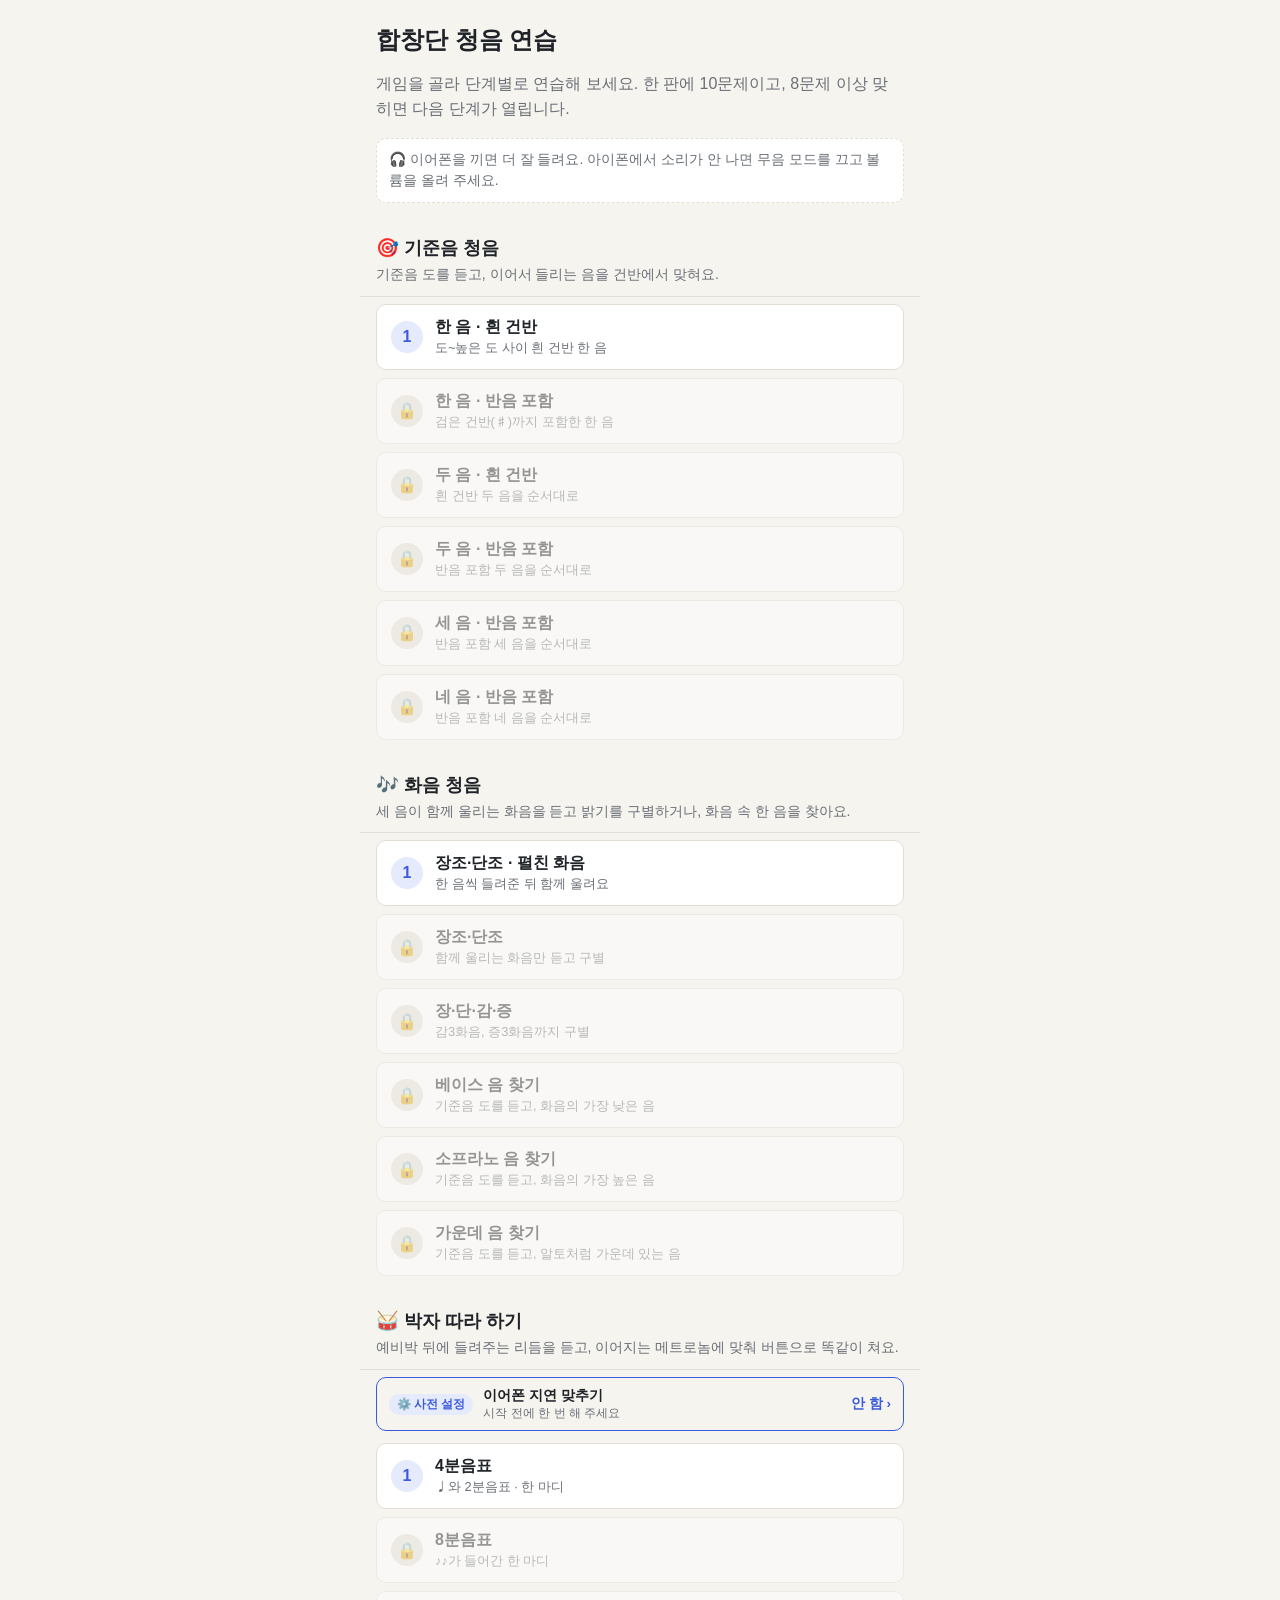
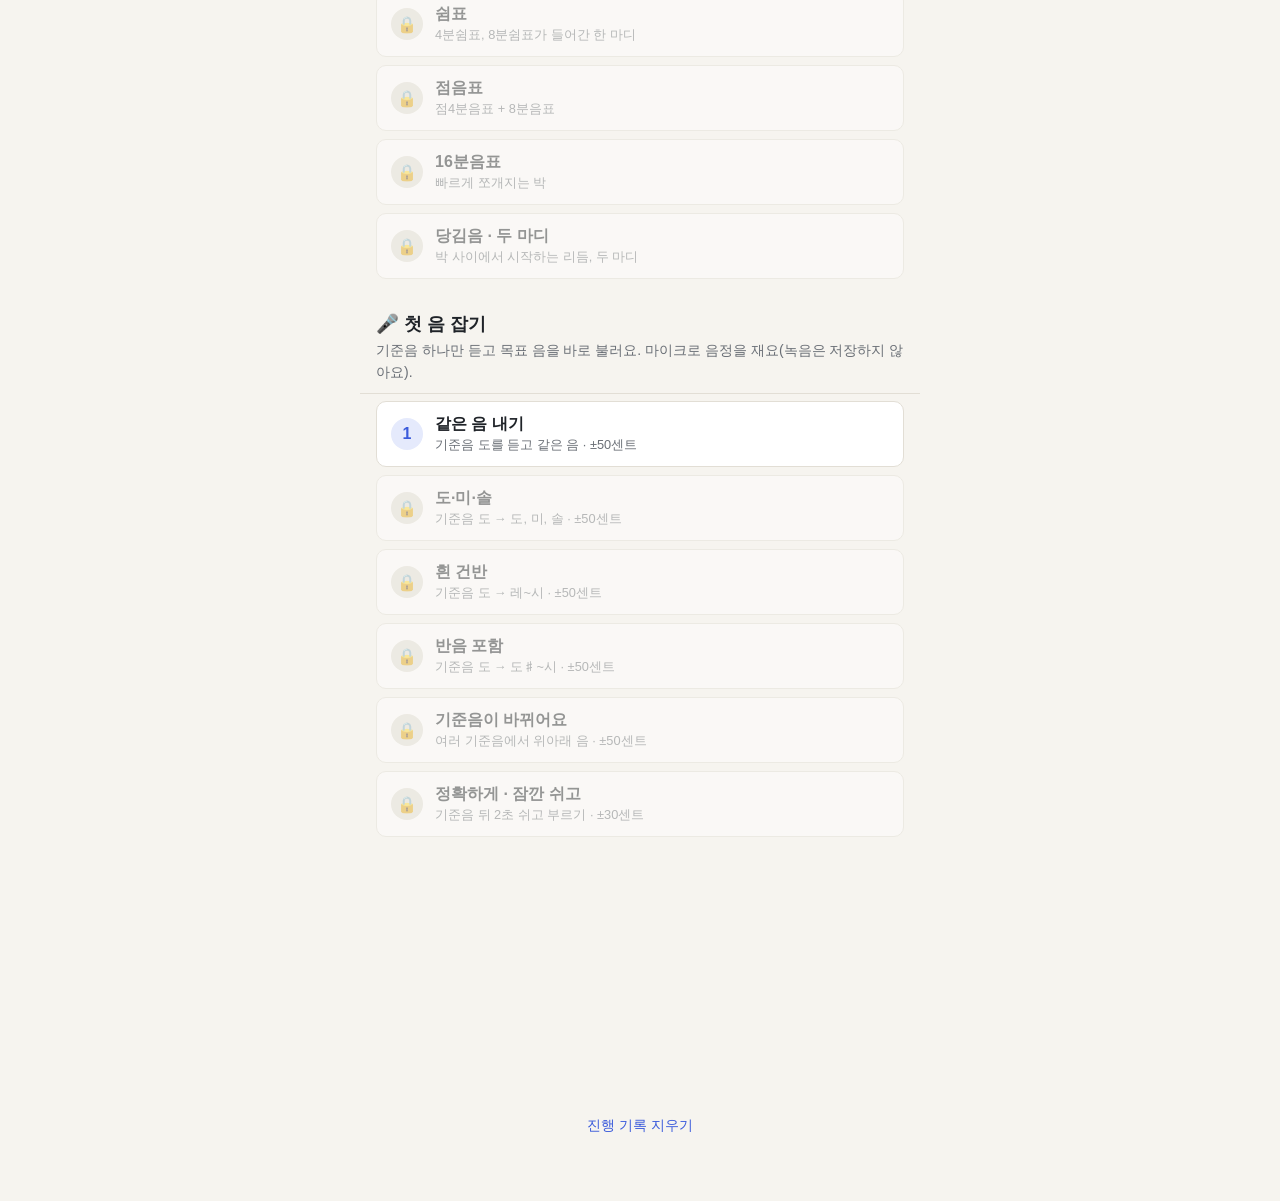
==== local.html @ 2836f48b "Redesign the rhythm screen: beat guide pad and notation results - The tap pad doubles as a beat guid" ====
<!doctype html>
<html lang="ko">
<head>
  <meta charset="utf-8">
  <meta name="viewport" content="width=device-width, initial-scale=1, viewport-fit=cover">
  <title>합창단 청음 연습</title>
  <meta name="description" content="합창단 청음 연습: 기준음 청음, 화음 청음, 박자 따라 하기, 첫 음 잡기를 단계별로 연습해 보세요.">
  <link rel="stylesheet" href="style.css?v=11">
  <!-- 로컬 버전: 함께 들어 있는 lib/p5.min.js를 씁니다(인터넷 불필요) -->
  <script src="lib/p5.min.js" defer></script>
  <script src="game.js?v=11" defer></script>
</head>
<body>
<main>
  <!-- 단계 선택 -->
  <section id="screen-menu">
    <h1>합창단 청음 연습</h1>
    <p class="muted">게임을 골라 단계별로 연습해 보세요. 한 판에 10문제이고, 8문제 이상 맞히면 다음 단계가 열립니다.</p>
    <p class="hint">🎧 이어폰을 끼면 더 잘 들려요. 아이폰에서 소리가 안 나면 무음 모드를 끄고 볼륨을 올려 주세요.</p>
    <div id="game-list"></div>
    <p class="center"><button class="link small" id="btn-reset">진행 기록 지우기</button></p>
  </section>

  <!-- 문제 풀기 -->
  <section id="screen-game" hidden>
    <div class="topbar">
      <button class="link" id="btn-menu">← 단계 목록</button>
      <button class="link small" id="btn-sfx" aria-pressed="true">🔔 효과음 켬</button>
      <span class="progress" id="progress"></span>
    </div>
    <p class="game-name" id="game-name"></p>
    <h2 id="stage-title"></h2>

    <div id="viz" aria-hidden="true"></div>

    <div class="row">
      <button id="btn-ref">🔔 기준음 도</button>
      <button id="btn-replay">🔁 다시 듣기</button>
    </div>

    <div class="slots" id="slots" aria-live="polite"></div>
    <div class="feedback" id="feedback" role="status" aria-live="polite"></div>

    <div class="choices" id="choices" hidden></div>
    <button class="tap-pad" id="tap-pad" hidden aria-label="박자 맞춰 누르기 (스페이스 키도 됨)"></button>
    <div class="sing-box" id="sing-box" hidden>
      <div class="sing-target">
        <span class="muted small" id="sing-ref"></span>
        <strong id="sing-note"></strong>
        <span class="muted small" id="sing-interval"></span>
      </div>
      <p class="sing-status" id="sing-status" role="status" aria-live="polite"></p>
      <button class="primary sing-btn" id="btn-sing">🎤 시작</button>
    </div>
    <div class="keyboard" id="keyboard"></div>
    <p class="muted small center" id="key-hint"></p>

    <div class="row action-bar" id="action-bar">
      <button id="btn-undo">⌫ 지우기</button>
      <button class="primary" id="btn-check">확인</button>
      <button class="primary" id="btn-next" hidden>다음 문제</button>
    </div>
  </section>

  <!-- 이어폰 지연 맞추기 -->
  <section id="screen-calib" hidden>
    <div class="topbar">
      <button class="link" id="calib-back">← 단계 목록</button>
    </div>
    <p class="game-name">박자 따라 하기 · 사전 설정</p>
    <h2>⏱ 이어폰 지연 맞추기</h2>
    <p class="muted">실제로 연습할 때 쓰는 이어폰을 끼고, <b>딸깍 소리가 귀에 들리는 순간</b>에 맞춰 아래 버튼을 눌러 주세요. 12번 울립니다.</p>
    <p class="hint">블루투스 이어폰은 소리가 0.1~0.3초 늦게 들려요. 이 지연을 재서 박자 채점에서 빼 줍니다. 이어폰을 바꾸면 다시 해 주세요.</p>
    <button class="tap-pad" id="calib-pad" aria-label="딸깍 소리에 맞춰 누르기"></button>
    <p class="feedback" id="calib-result" role="status" aria-live="polite"></p>
    <div class="row">
      <button class="primary" id="calib-start">시작</button>
    </div>
  </section>

  <!-- 결과 -->
  <section id="screen-summary" hidden>
    <div class="card center">
      <h2 id="sum-stage"></h2>
      <div class="big-score" id="sum-score"></div>
      <p id="sum-msg"></p>
      <div class="row">
        <button id="sum-retry">다시 하기</button>
        <button class="primary" id="sum-next">다음 단계</button>
      </div>
      <p><button class="link" id="sum-menu">단계 목록으로</button></p>
    </div>
  </section>
</main>
</body>
</html>
---- style.css ----
:root {
  --bg: #f6f4ef;
  --surface: #ffffff;
  --ink: #1f2328;
  --muted: #6a6f76;
  --line: #e2ded5;
  --accent: #3b5bdb;
  --accent-ink: #ffffff;
  --accent-soft: #e5eafc;
  --good: #2f9e44;
  --good-soft: #e3f4e6;
  --bad: #e03131;
  --bad-soft: #fde8e8;
  --warn: #d9480f;
  --white-key: #ffffff;
  --black-key: #262a30;
  --key-disabled: #d9d5cc;
  --viz-bg: #fbfaf7;
  --shadow: 0 1px 2px rgba(0, 0, 0, .06), 0 4px 14px rgba(0, 0, 0, .05);
  color-scheme: light;
}

@media (prefers-color-scheme: dark) {
  :root {
    --bg: #15171a;
    --surface: #1e2125;
    --ink: #eceef0;
    --muted: #9aa0a6;
    --line: #33373d;
    --accent: #7b93f5;
    --accent-ink: #10131a;
    --accent-soft: #263055;
    --good: #51cf66;
    --good-soft: #1e3524;
    --bad: #ff6b6b;
    --bad-soft: #3d2022;
    --warn: #ffa94d;
    --white-key: #e9e7e2;
    --black-key: #0b0c0e;
    --key-disabled: #4a4e55;
    --viz-bg: #1a1d21;
    --shadow: 0 1px 2px rgba(0, 0, 0, .3), 0 4px 14px rgba(0, 0, 0, .25);
    color-scheme: dark;
  }
}

* { box-sizing: border-box; }

html, body {
  margin: 0;
  background: var(--bg);
  color: var(--ink);
  font-family: -apple-system, BlinkMacSystemFont, "Apple SD Gothic Neo", "Noto Sans KR", "Malgun Gothic", sans-serif;
  -webkit-text-size-adjust: 100%;
  -webkit-tap-highlight-color: transparent;
}

main {
  max-width: 560px;
  margin: 0 auto;
  padding: 16px 16px 40px;
}

h1 { font-size: 1.5rem; margin: 8px 0 4px; }
h2 { font-size: 1.15rem; margin: 0; }
p { line-height: 1.55; }
.muted { color: var(--muted); }
.small { font-size: .875rem; }

.card {
  background: var(--surface);
  border: 1px solid var(--line);
  border-radius: 14px;
  padding: 16px;
  box-shadow: var(--shadow);
  margin: 12px 0;
}

.hint {
  font-size: .875rem;
  color: var(--muted);
  background: var(--surface);
  border: 1px dashed var(--line);
  border-radius: 10px;
  padding: 10px 12px;
}

[hidden] { display: none !important; }

button {
  font: inherit;
  cursor: pointer;
  border-radius: 10px;
  border: 1px solid var(--line);
  background: var(--surface);
  color: var(--ink);
  padding: 10px 14px;
  min-height: 44px;
  touch-action: manipulation;
}
button:disabled { opacity: .45; cursor: default; }
button.primary { background: var(--accent); color: var(--accent-ink); border-color: var(--accent); font-weight: 600; }
button.link { border: none; background: none; color: var(--accent); padding: 8px 0; min-height: 0; }
button:focus-visible { outline: 3px solid var(--accent); outline-offset: 2px; }

/* 단계 목록 */
.stages { list-style: none; padding: 0; margin: 0; display: grid; gap: 8px; }
.stage-btn {
  width: 100%;
  display: flex;
  align-items: center;
  gap: 12px;
  text-align: left;
  padding: 12px 14px;
}
.stage-num {
  flex: none;
  width: 32px; height: 32px;
  border-radius: 50%;
  display: grid; place-items: center;
  background: var(--accent-soft);
  color: var(--accent);
  font-weight: 700;
}
.stage-text { flex: 1; min-width: 0; }
.stage-title { display: block; font-weight: 600; }
.stage-meta { display: block; font-size: .8rem; color: var(--muted); margin-top: 2px; }
.stage-btn.locked .stage-num { background: var(--line); color: var(--muted); }

/* 게임 화면 */
.topbar {
  display: flex;
  align-items: center;
  justify-content: space-between;
  gap: 8px;
}
.progress { font-size: .9rem; color: var(--muted); font-variant-numeric: tabular-nums; }

#viz {
  width: 100%;
  border-radius: 12px;
  overflow: hidden;
  background: var(--viz-bg);
  border: 1px solid var(--line);
  margin-top: 12px;
}
#viz canvas { display: block; }

.row { display: flex; gap: 8px; margin-top: 12px; }
.row > button { flex: 1; }

.slots { display: flex; gap: 8px; justify-content: center; margin: 14px 0 6px; }
.slot {
  min-width: 64px;
  height: 52px;
  padding: 0 8px;
  border-radius: 10px;
  border: 2px dashed var(--line);
  display: grid;
  place-items: center;
  font-weight: 700;
  font-size: 1.1rem;
  background: var(--surface);
}
.slot.filled { border-style: solid; border-color: var(--accent); }
.slot.current { border-color: var(--accent); }
.slot.good { border-style: solid; border-color: var(--good); background: var(--good-soft); }
.slot.bad { border-style: solid; border-color: var(--bad); background: var(--bad-soft); }
.slot .fix { display: block; font-size: .75rem; font-weight: 600; color: var(--good); text-align: center; }

.feedback { text-align: center; min-height: 1.6em; font-weight: 600; margin: 4px 0; }
.feedback.good { color: var(--good); }
.feedback.bad { color: var(--bad); }

/* 건반 */
.keyboard {
  position: relative;
  height: 170px;
  margin-top: 10px;
  display: flex;
  user-select: none;
  -webkit-user-select: none;
}
.key {
  border-radius: 0 0 8px 8px;
  padding: 0 0 10px;
  display: flex;
  align-items: flex-end;
  justify-content: center;
  font-size: .8rem;
  font-weight: 600;
  min-height: 0;
}
.key.white {
  flex: 1;
  background: var(--white-key);
  color: #3a3f45;
  border: 1px solid var(--line);
  margin: 0 1px;
}
.key.black {
  position: absolute;
  top: 0;
  height: 60%;
  width: 7.75%;
  background: var(--black-key);
  color: #e9e7e2;
  border: 1px solid #000;
  font-size: .62rem;
  padding-bottom: 8px;
  z-index: 2;
  line-height: 1.1;
}
.key:disabled { opacity: 1; }
.key.white:disabled { background: var(--key-disabled); color: var(--muted); }
.key.black:disabled { background: var(--key-disabled); color: transparent; border-color: var(--key-disabled); }
.key.pressed { background: var(--accent) !important; color: var(--accent-ink) !important; }
.key.selected { box-shadow: inset 0 -10px 0 var(--accent); }
.key.wrong { box-shadow: inset 0 -10px 0 var(--bad); }
.key.answer { box-shadow: inset 0 -10px 0 var(--good); }

/* 결과 */
.big-score { font-size: 3rem; font-weight: 800; text-align: center; margin: 8px 0; font-variant-numeric: tabular-nums; }
.center { text-align: center; }

.offline-note { margin-top: 24px; }

/* 게임 묶음 (첫 화면) */
.game-block { margin-top: 22px; }
/* 마지막 게임도 제목이 맨 위에 닿을 때까지 스크롤되게: 화면 높이에서 아래 '진행 기록 지우기' 줄과 여백만큼 뺀 높이 */
.game-block:last-child { min-height: calc(100vh - 110px); min-height: calc(100svh - 110px); }
.game-block h2 { margin-bottom: 2px; }
.game-block p { margin: 4px 0 10px; }
.game-head {
  position: -webkit-sticky;
  position: sticky;
  top: 0;
  z-index: 5;
  margin: 0 -16px 8px;
  padding: max(10px, env(safe-area-inset-top)) 16px 2px;
  background: var(--bg);
  box-shadow: 0 1px 0 var(--line);
}
.game-head p { margin-bottom: 8px; }
.game-name { margin: 8px 0 0; font-size: .8rem; color: var(--muted); }

/* 화음 종류 보기 */
.choices { display: grid; grid-template-columns: 1fr 1fr; gap: 8px; margin-top: 10px; }
.choice {
  display: flex;
  flex-direction: column;
  align-items: center;
  gap: 2px;
  padding: 14px 8px;
  min-height: 76px;
  border-width: 2px;
}
.choice-name { font-weight: 700; font-size: 1.05rem; }
.choice-feel { font-size: .8rem; color: var(--muted); }
.choice.selected { border-color: var(--accent); box-shadow: inset 0 -8px 0 var(--accent); }
.choice.good { border-color: var(--good); background: var(--good-soft); }
.choice.bad { border-color: var(--bad); background: var(--bad-soft); }

/* 박자 버튼 */
.tap-pad {
  width: 100%;
  height: 150px;
  margin-top: 12px;
  border-radius: 16px;
  border: 2px dashed var(--line);
  background: var(--surface);
  color: var(--muted);
  font-size: 1.05rem;
  font-weight: 700;
  user-select: none;
  -webkit-user-select: none;
  transition: transform .05s;
}
.tap-pad.play { border-style: solid; border-color: var(--accent); color: var(--accent); background: var(--accent-soft); }
.tap-pad.done { border-style: solid; }
.tap-pad.hit { transform: scale(.98); background: var(--accent); color: var(--accent-ink); }

/* 첫 음 잡기 */
.sing-box { margin-top: 12px; text-align: center; }
.sing-target {
  display: flex;
  flex-direction: column;
  align-items: center;
  gap: 2px;
  padding: 12px;
  border: 1px solid var(--line);
  border-radius: 14px;
  background: var(--surface);
}
.sing-target strong { font-size: 2.6rem; line-height: 1.15; }
.sing-status { min-height: 1.5em; font-weight: 600; color: var(--muted); margin: 10px 0; }
.sing-status.live { color: var(--accent); }
.sing-status.bad { color: var(--bad); }
.sing-btn { width: 100%; min-height: 56px; font-size: 1.05rem; }

/* 사전 설정 줄 (단계 카드와 구분) */
.setup-row {
  width: 100%;
  display: flex;
  align-items: center;
  gap: 10px;
  margin: 0 0 12px;
  padding: 8px 12px;
  min-height: 52px;
  text-align: left;
  background: transparent;
  border: 1px dashed var(--line);
  border-radius: 10px;
  font-size: .9rem;
}
.setup-tag {
  flex: none;
  font-size: .72rem;
  font-weight: 700;
  color: var(--muted);
  background: var(--line);
  border-radius: 999px;
  padding: 3px 8px;
}
.setup-main { flex: 1; min-width: 0; }
.setup-title { display: block; font-weight: 600; }
.setup-meta { display: block; font-size: .76rem; color: var(--muted); }
.setup-val { flex: none; font-size: .85rem; font-weight: 600; color: var(--accent); }
.setup-row.needed { border-style: solid; border-color: var(--accent); }
.setup-row.needed .setup-tag { background: var(--accent-soft); color: var(--accent); }

/* 지우기·확인·다음 문제: 화면 아래에 항상 보이게 */
#screen-game { padding-bottom: 84px; }
.action-bar {
  position: fixed;
  left: 0;
  right: 0;
  bottom: 0;
  z-index: 10;
  margin: 0;
  padding: 10px max(16px, calc((100vw - 560px) / 2 + 16px)) calc(10px + env(safe-area-inset-bottom));
  background: var(--bg);
  box-shadow: 0 -1px 0 var(--line);
}
.action-bar:not(:has(> button:not([hidden]))) { display: none; } /* 보일 버튼이 없으면 막대도 숨김 */

/* 박자 안내판 (큰 버튼 안) */
.tap-pad { display: flex; flex-direction: column; align-items: center; justify-content: center; gap: 6px; height: 170px; }
.pad-phase { font-size: 1.1rem; font-weight: 800; }
.pad-beats { display: flex; gap: 10px; }
.pad-beats i {
  font-style: normal;
  width: 44px; height: 44px;
  border-radius: 50%;
  display: grid; place-items: center;
  font-size: 1.2rem; font-weight: 800;
  border: 2px solid var(--line);
  color: var(--muted);
  transition: transform .06s;
}
.pad-beats i.on { background: var(--ink); border-color: var(--ink); color: var(--bg); transform: scale(1.12); }
.tap-pad.play .pad-beats i.on { background: var(--accent); border-color: var(--accent); color: var(--accent-ink); }
.tap-pad.listen { border-style: solid; color: var(--ink); }
.tap-pad.count { border-style: solid; }
.pad-sub { font-size: .8rem; font-weight: 500; color: var(--muted); }
.tap-pad.play .pad-sub { color: var(--accent); }
.tap-pad.idle .pad-beats, .tap-pad.done .pad-beats { opacity: .35; }
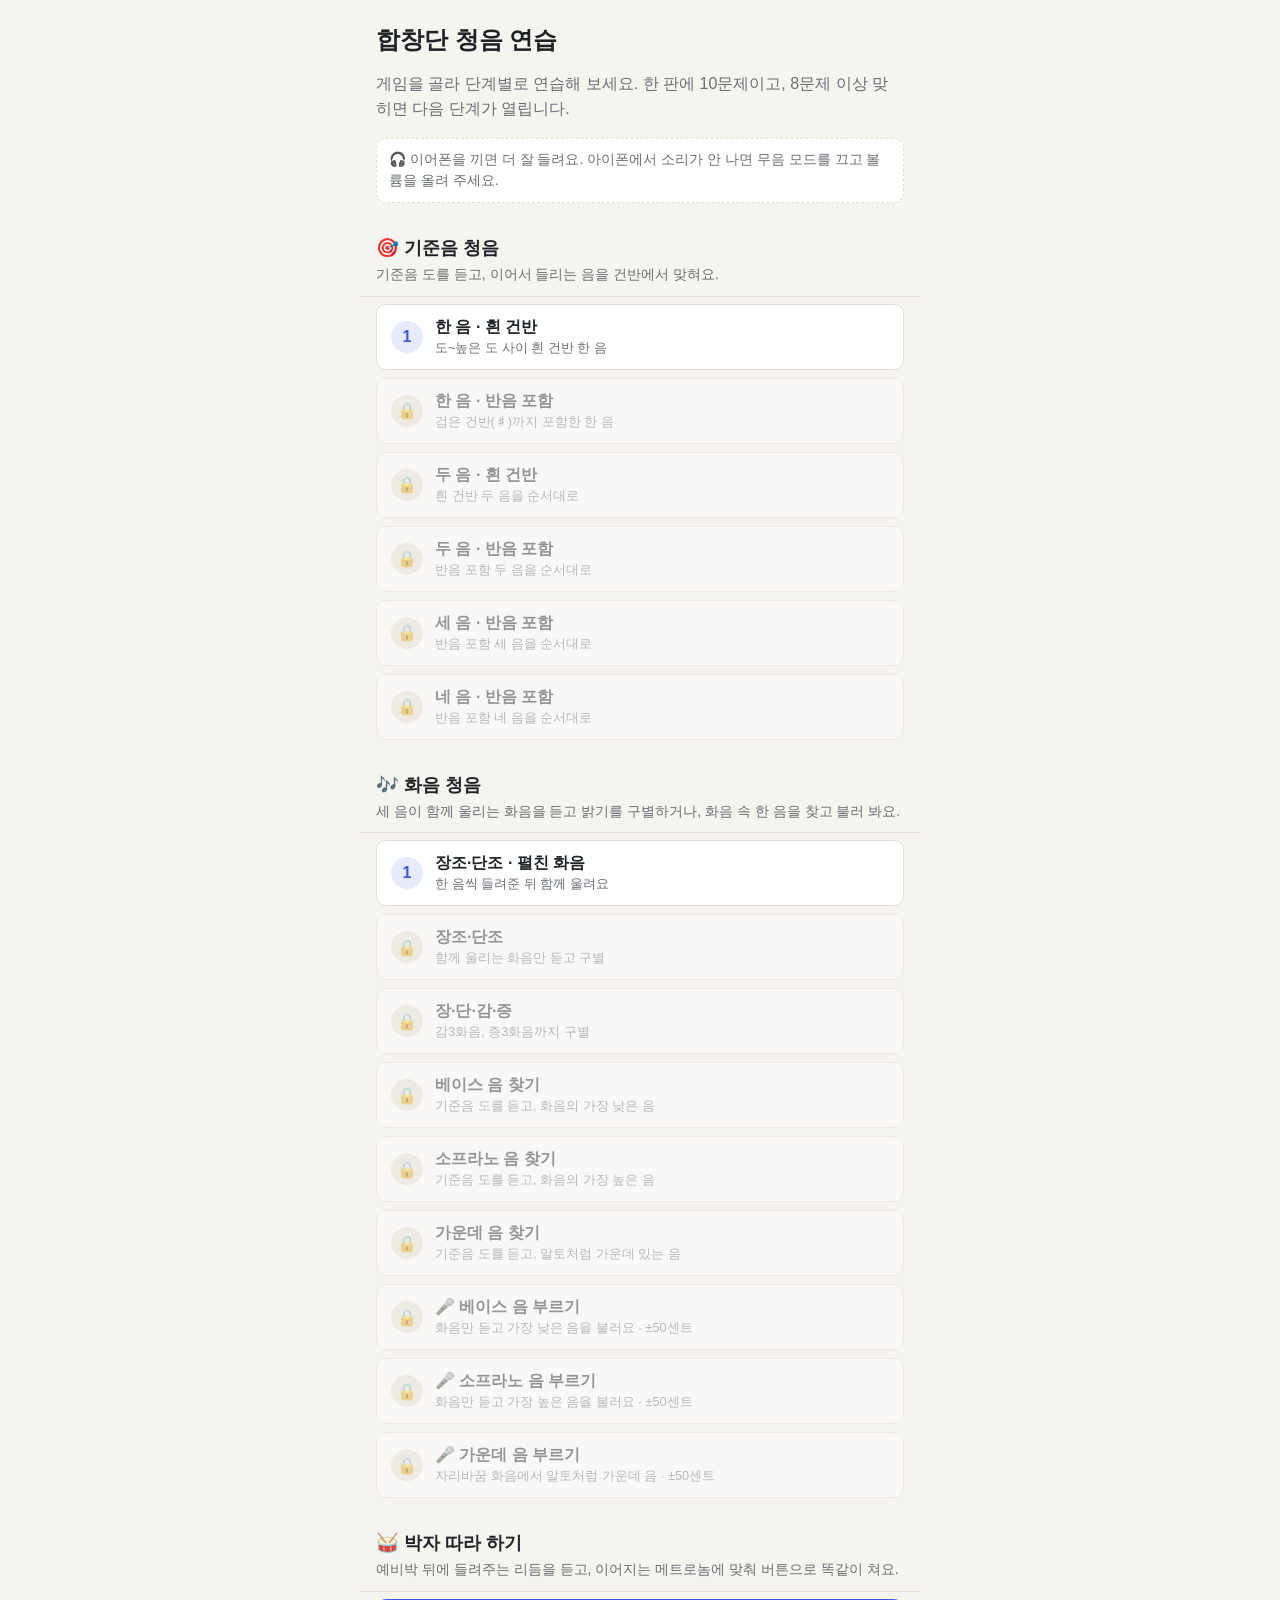
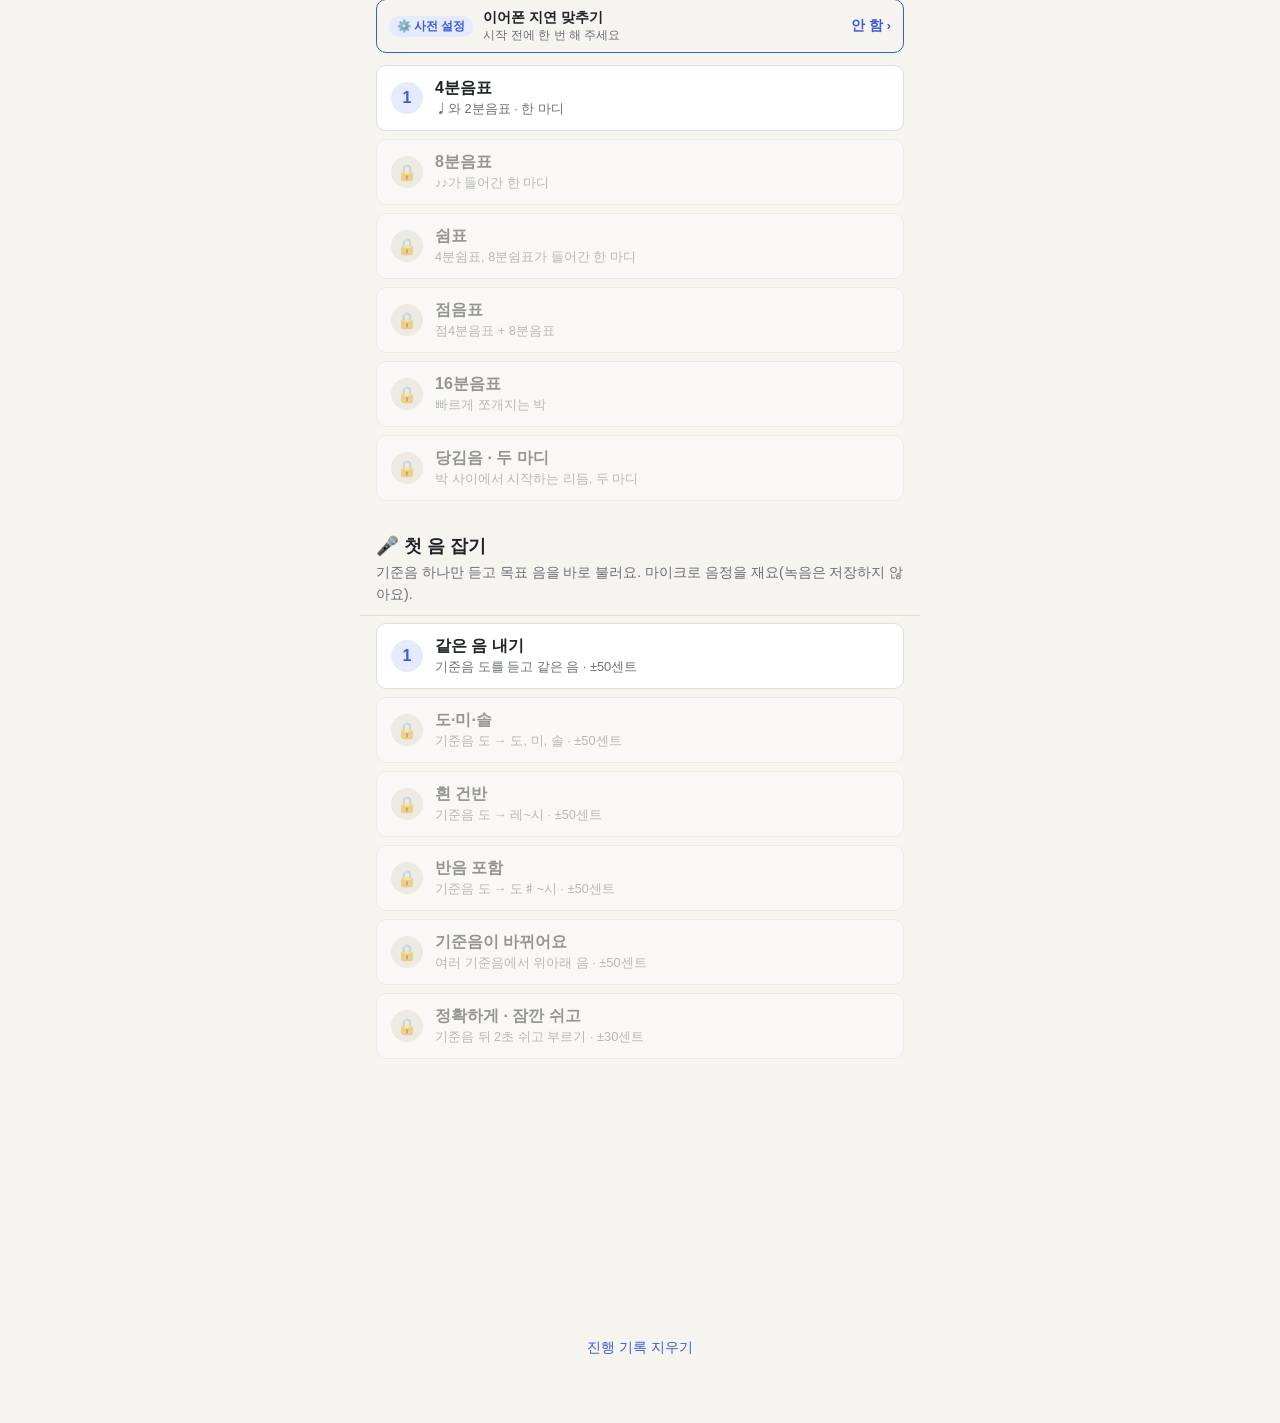
==== commit f7e9561f: "Add chord voice singing stages (idea 4, singing part) - Chord game stages 7-9: hear only the chord, " ====
--- a/local.html
+++ b/local.html
@@ -5,10 +5,10 @@
   <meta name="viewport" content="width=device-width, initial-scale=1, viewport-fit=cover">
   <title>합창단 청음 연습</title>
   <meta name="description" content="합창단 청음 연습: 기준음 청음, 화음 청음, 박자 따라 하기, 첫 음 잡기를 단계별로 연습해 보세요.">
-  <link rel="stylesheet" href="style.css?v=11">
+  <link rel="stylesheet" href="style.css?v=13">
   <!-- 로컬 버전: 함께 들어 있는 lib/p5.min.js를 씁니다(인터넷 불필요) -->
   <script src="lib/p5.min.js" defer></script>
-  <script src="game.js?v=11" defer></script>
+  <script src="game.js?v=13" defer></script>
 </head>
 <body>
 <main>
--- a/style.css
+++ b/style.css
@@ -227,8 +227,9 @@
 
 /* 게임 묶음 (첫 화면) */
 .game-block { margin-top: 22px; }
-/* 마지막 게임도 제목이 맨 위에 닿을 때까지 스크롤되게: 화면 높이에서 아래 '진행 기록 지우기' 줄과 여백만큼 뺀 높이 */
-.game-block:last-child { min-height: calc(100vh - 110px); min-height: calc(100svh - 110px); }
+/* 마지막 게임도 제목이 맨 위에 닿을 때까지 스크롤되게: 화면 높이에서 아래 '진행 기록 지우기' 줄과 여백만큼 뺀 높이.
+   사파리는 스크롤하면 주소창이 줄어 화면이 커지므로, 가장 큰 화면 높이(lvh) 기준으로 잡아야 끝에서 걸리지 않는다. */
+.game-block:last-child { min-height: calc(100vh - 110px); min-height: calc(100lvh - 110px); }
 .game-block h2 { margin-bottom: 2px; }
 .game-block p { margin: 4px 0 10px; }
 .game-head {
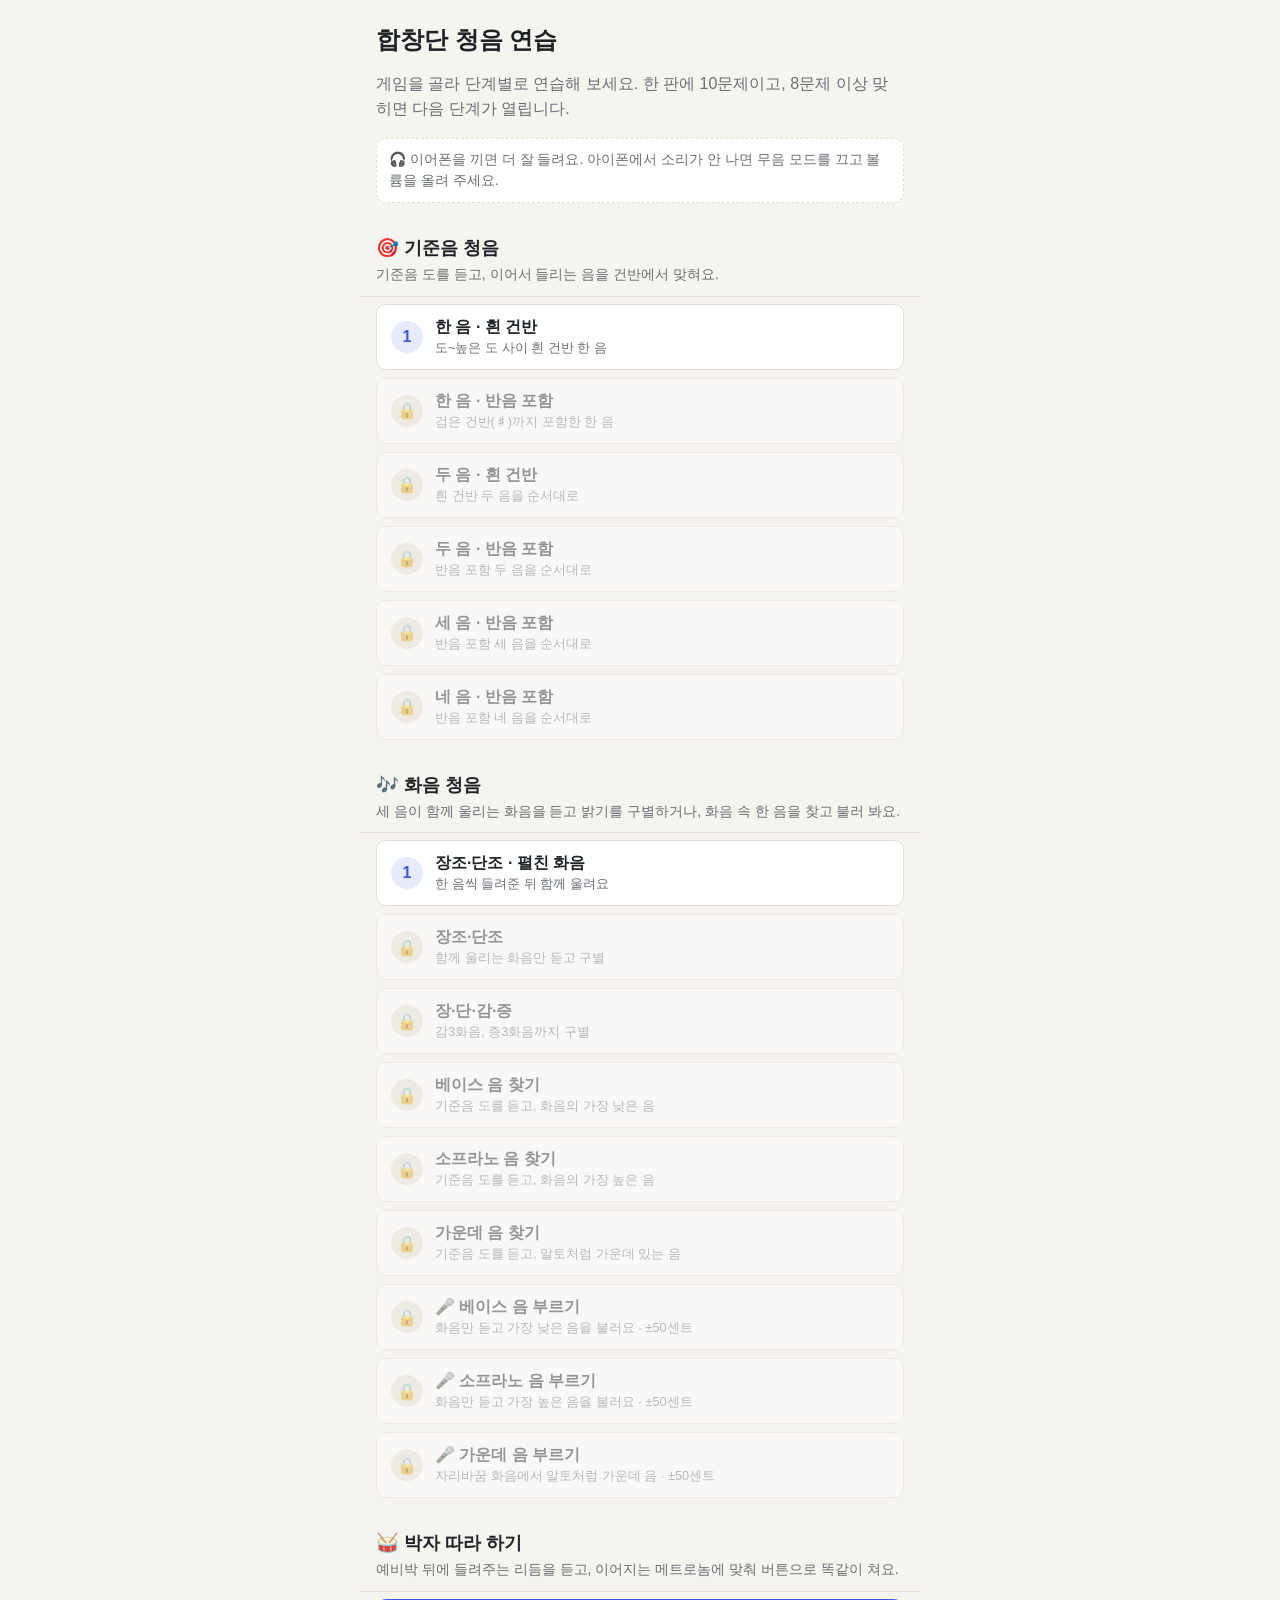
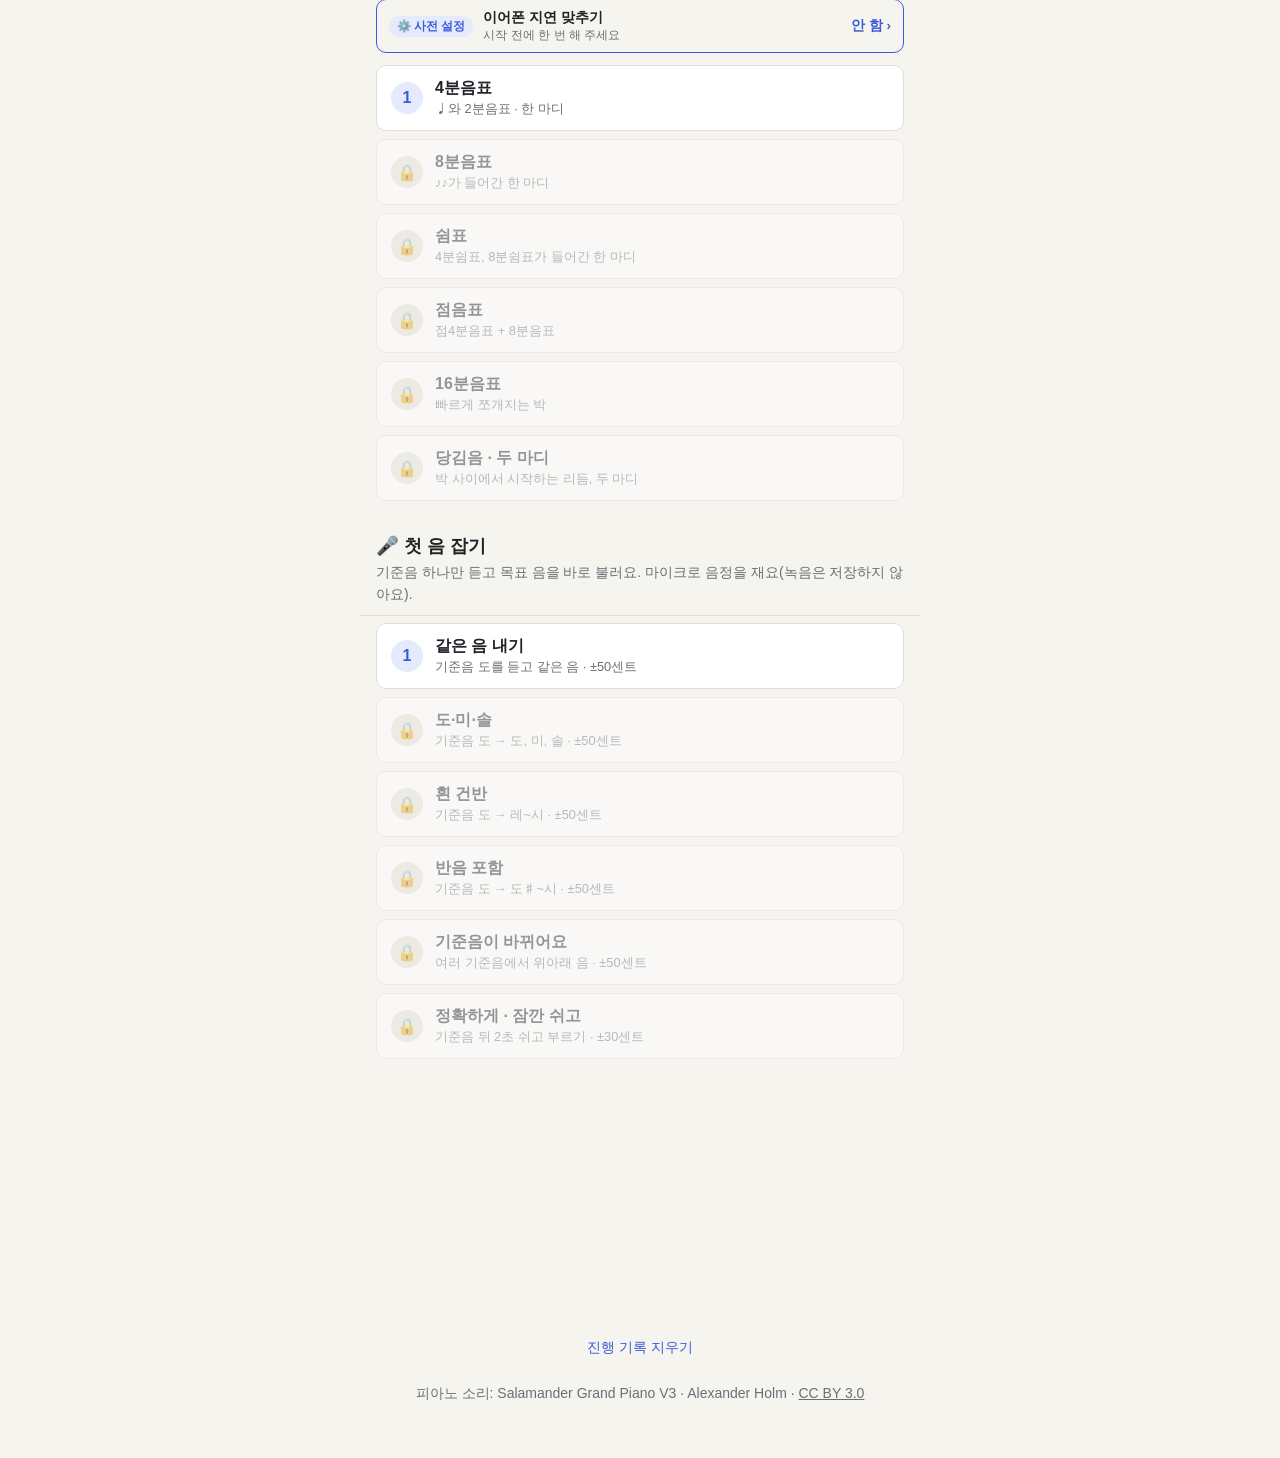
==== commit a830c076: "Use a real grand piano for piano notes - Salamander Grand Piano V3 (Yamaha C5, Alexander Holm, CC BY" ====
--- a/local.html
+++ b/local.html
@@ -5,10 +5,11 @@
   <meta name="viewport" content="width=device-width, initial-scale=1, viewport-fit=cover">
   <title>합창단 청음 연습</title>
   <meta name="description" content="합창단 청음 연습: 기준음 청음, 화음 청음, 박자 따라 하기, 첫 음 잡기를 단계별로 연습해 보세요.">
-  <link rel="stylesheet" href="style.css?v=13">
+  <link rel="stylesheet" href="style.css?v=16">
   <!-- 로컬 버전: 함께 들어 있는 lib/p5.min.js를 씁니다(인터넷 불필요) -->
   <script src="lib/p5.min.js" defer></script>
-  <script src="game.js?v=13" defer></script>
+  <script src="audio/piano-data.js?v=16" defer></script>
+  <script src="game.js?v=16" defer></script>
 </head>
 <body>
 <main>
@@ -19,6 +20,7 @@
     <p class="hint">🎧 이어폰을 끼면 더 잘 들려요. 아이폰에서 소리가 안 나면 무음 모드를 끄고 볼륨을 올려 주세요.</p>
     <div id="game-list"></div>
     <p class="center"><button class="link small" id="btn-reset">진행 기록 지우기</button></p>
+    <p class="center muted small credit">피아노 소리: Salamander Grand Piano V3 · Alexander Holm · <a href="https://creativecommons.org/licenses/by/3.0/" target="_blank" rel="noopener">CC BY 3.0</a></p>
   </section>
 
   <!-- 문제 풀기 -->
@@ -43,6 +45,7 @@
 
     <div class="choices" id="choices" hidden></div>
     <button class="tap-pad" id="tap-pad" hidden aria-label="박자 맞춰 누르기 (스페이스 키도 됨)"></button>
+    <p class="center" style="margin:6px 0 0"><button class="link small" id="pad-calib" hidden>⚙️ 블루투스 이어폰이면 먼저 지연 맞추기 ›</button></p>
     <div class="sing-box" id="sing-box" hidden>
       <div class="sing-target">
         <span class="muted small" id="sing-ref"></span>
--- a/style.css
+++ b/style.css
@@ -275,11 +275,11 @@
   font-weight: 700;
   user-select: none;
   -webkit-user-select: none;
-  transition: transform .05s;
 }
 .tap-pad.play { border-style: solid; border-color: var(--accent); color: var(--accent); background: var(--accent-soft); }
 .tap-pad.done { border-style: solid; }
-.tap-pad.hit { transform: scale(.98); background: var(--accent); color: var(--accent-ink); }
+.tap-pad.hit { background: var(--accent); color: var(--accent-ink); }
+.tap-pad * { pointer-events: none; } /* 어디를 눌러도 버튼이 받음 */
 
 /* 첫 음 잡기 */
 .sing-box { margin-top: 12px; text-align: center; }
@@ -346,7 +346,7 @@
 .action-bar:not(:has(> button:not([hidden]))) { display: none; } /* 보일 버튼이 없으면 막대도 숨김 */
 
 /* 박자 안내판 (큰 버튼 안) */
-.tap-pad { display: flex; flex-direction: column; align-items: center; justify-content: center; gap: 6px; height: 170px; }
+.tap-pad { display: flex; flex-direction: column; align-items: center; justify-content: center; gap: 12px; height: 180px; padding: 12px 16px; }
 .pad-phase { font-size: 1.1rem; font-weight: 800; }
 .pad-beats { display: flex; gap: 10px; }
 .pad-beats i {
@@ -357,12 +357,18 @@
   font-size: 1.2rem; font-weight: 800;
   border: 2px solid var(--line);
   color: var(--muted);
-  transition: transform .06s;
-}
-.pad-beats i.on { background: var(--ink); border-color: var(--ink); color: var(--bg); transform: scale(1.12); }
+}
+.pad-beats i.on { background: var(--ink); border-color: var(--ink); color: var(--bg); }
 .tap-pad.play .pad-beats i.on { background: var(--accent); border-color: var(--accent); color: var(--accent-ink); }
 .tap-pad.listen { border-style: solid; color: var(--ink); }
 .tap-pad.count { border-style: solid; }
-.pad-sub { font-size: .8rem; font-weight: 500; color: var(--muted); }
+.pad-sub { font-size: .8rem; font-weight: 500; color: var(--muted); margin-top: 4px; line-height: 1.4; }
 .tap-pad.play .pad-sub { color: var(--accent); }
 .tap-pad.idle .pad-beats, .tap-pad.done .pad-beats { opacity: .35; }
+
+/* 따라 칠 차례에는 버튼을 더 눈에 띄게 */
+.tap-pad.play { border-width: 3px; }
+.tap-pad.hit .pad-sub, .tap-pad.hit .pad-phase { color: var(--accent-ink); }
+.tap-pad.hit .pad-beats i { border-color: var(--accent-ink); color: var(--accent-ink); }
+.tap-pad.hit .pad-beats i.on { background: var(--accent-ink); border-color: var(--accent-ink); color: var(--accent); }
+.credit { margin-top: 4px; } .credit a { color: inherit; }
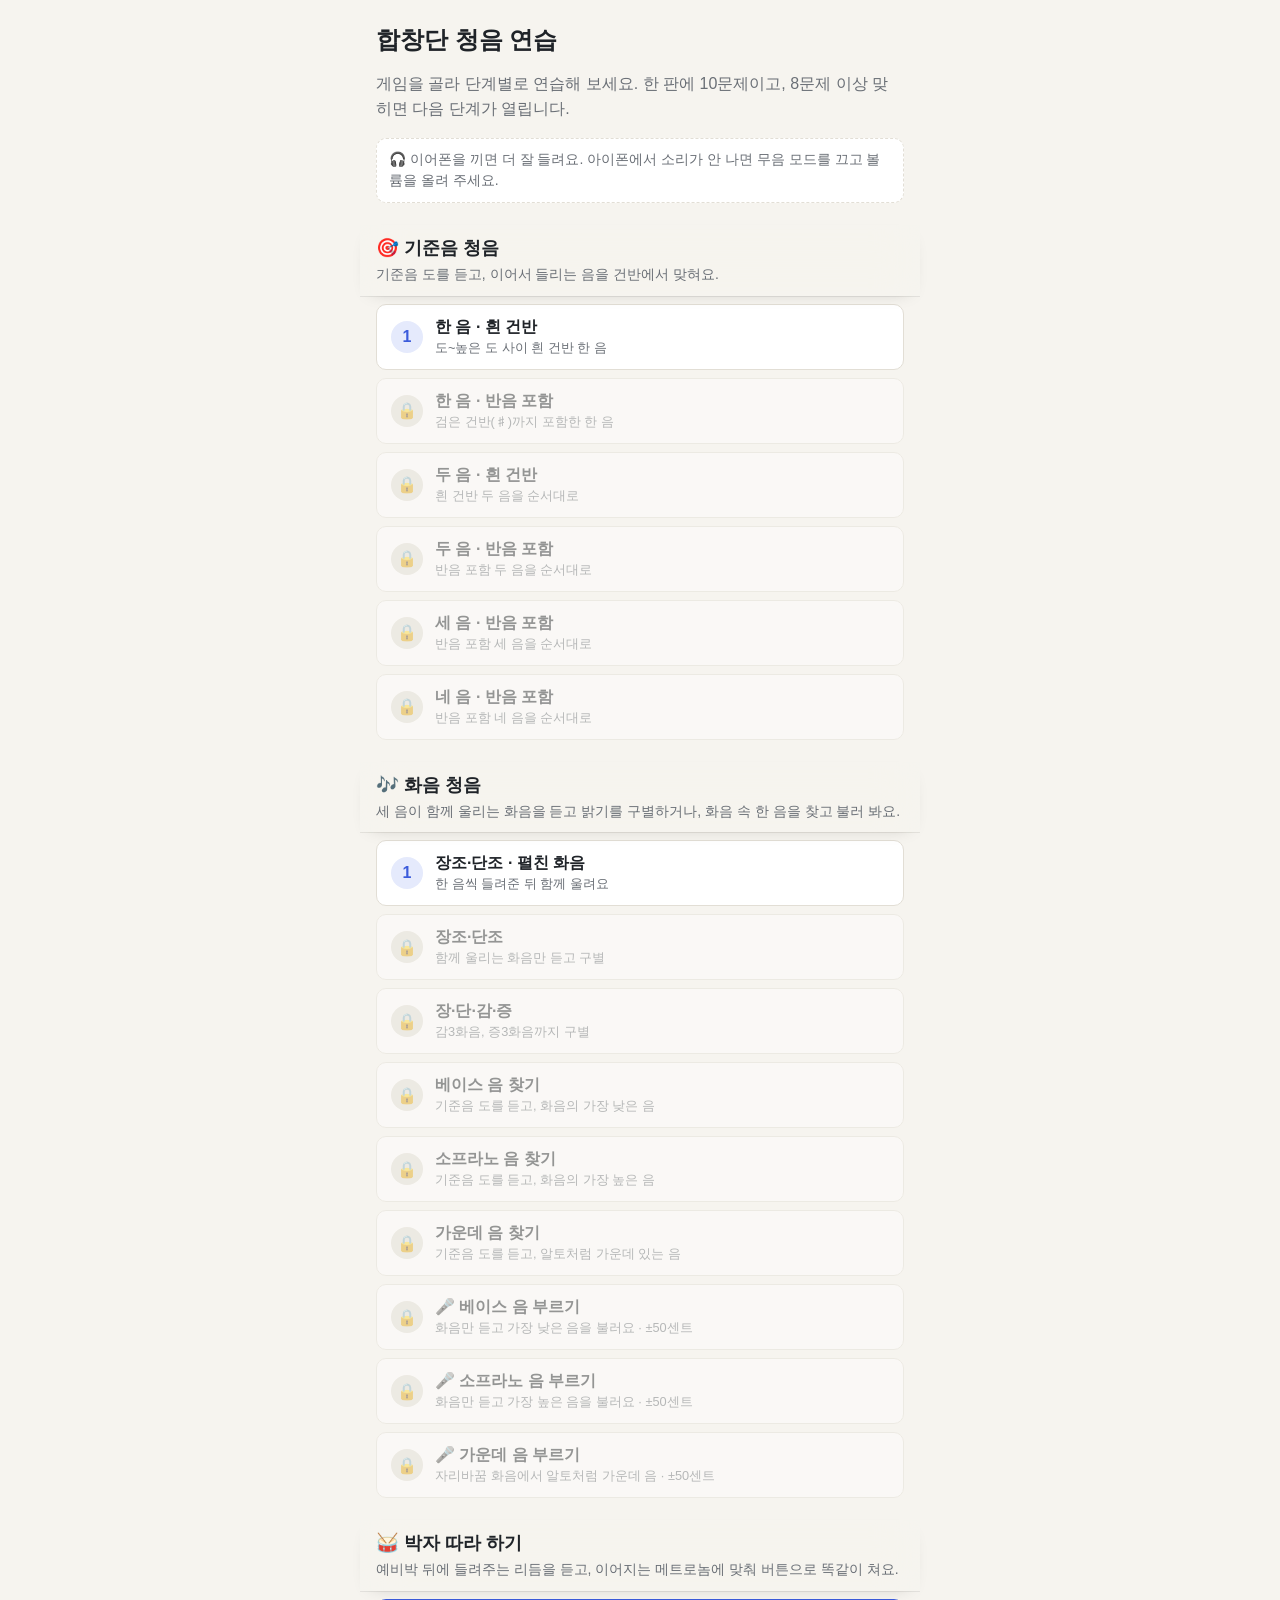
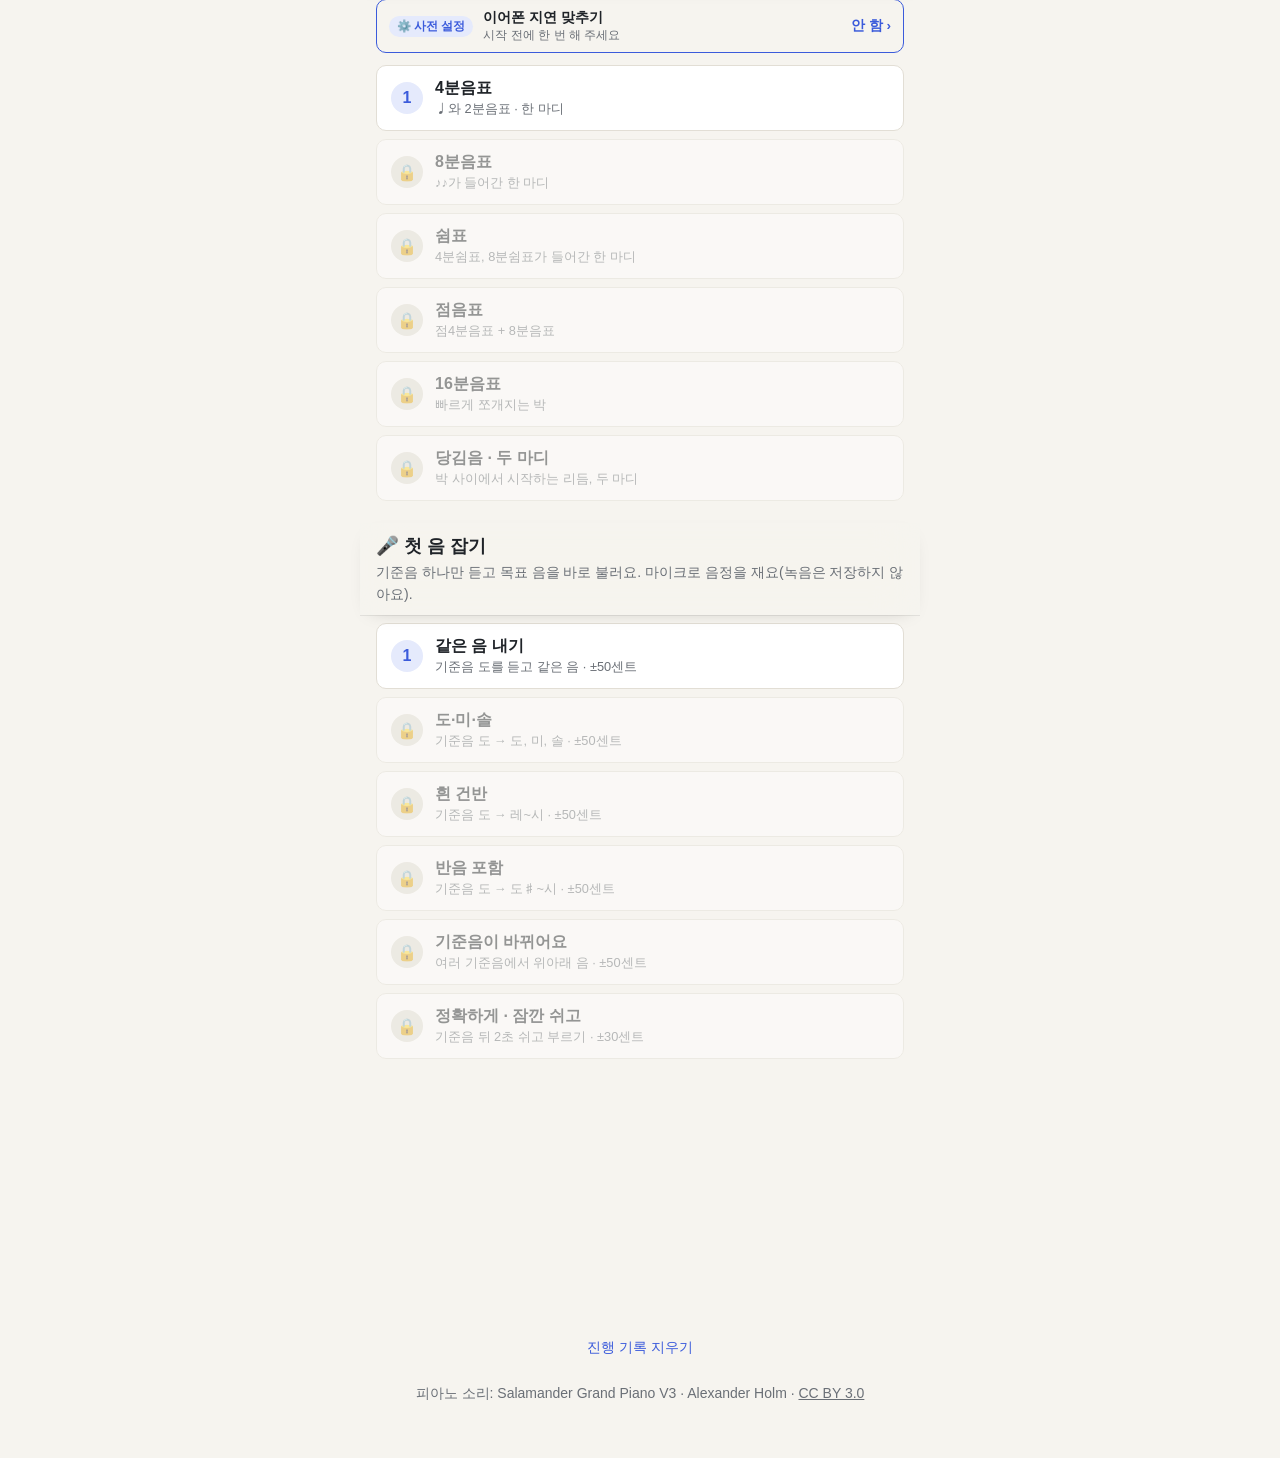
==== commit b8fe28c1: "Liquid-glass style for floating bars - Game top bar becomes a sticky, floating translucent pill - Bo" ====
--- a/local.html
+++ b/local.html
@@ -5,11 +5,11 @@
   <meta name="viewport" content="width=device-width, initial-scale=1, viewport-fit=cover">
   <title>합창단 청음 연습</title>
   <meta name="description" content="합창단 청음 연습: 기준음 청음, 화음 청음, 박자 따라 하기, 첫 음 잡기를 단계별로 연습해 보세요.">
-  <link rel="stylesheet" href="style.css?v=16">
+  <link rel="stylesheet" href="style.css?v=17">
   <!-- 로컬 버전: 함께 들어 있는 lib/p5.min.js를 씁니다(인터넷 불필요) -->
   <script src="lib/p5.min.js" defer></script>
-  <script src="audio/piano-data.js?v=16" defer></script>
-  <script src="game.js?v=16" defer></script>
+  <script src="audio/piano-data.js?v=17" defer></script>
+  <script src="game.js?v=17" defer></script>
 </head>
 <body>
 <main>
--- a/style.css
+++ b/style.css
@@ -372,3 +372,82 @@
 .tap-pad.hit .pad-beats i { border-color: var(--accent-ink); color: var(--accent-ink); }
 .tap-pad.hit .pad-beats i.on { background: var(--accent-ink); border-color: var(--accent-ink); color: var(--accent); }
 .credit { margin-top: 4px; } .credit a { color: inherit; }
+
+/* ===== 리퀴드 글라스: 위에 떠 있는 막대들 (게임 위쪽 막대, 아래 버튼 막대, 첫 화면 고정 제목) =====
+   카드·건반·박자 버튼처럼 누르고 읽는 본문은 불투명하게 두고, 떠 있는 막대만 유리처럼 비치게 한다. */
+:root {
+  --glass-bg: rgba(255, 255, 255, .58);
+  --glass-strong: rgba(246, 244, 239, .8); /* 페이지 배경색: 붙기 전에는 티 나지 않게 */
+  --glass-border: rgba(255, 255, 255, .75);
+  --glass-edge: rgba(0, 0, 0, .07);
+  --glass-shadow: 0 10px 30px rgba(31, 35, 40, .14), 0 1px 3px rgba(31, 35, 40, .08);
+  --glass-shine: inset 0 1px 0 rgba(255, 255, 255, .9);
+  --glass-btn: rgba(255, 255, 255, .55);
+  --glass-blur: blur(22px) saturate(180%);
+}
+@media (prefers-color-scheme: dark) {
+  :root {
+    --glass-bg: rgba(36, 40, 46, .55);
+    --glass-strong: rgba(21, 23, 26, .8);
+    --glass-border: rgba(255, 255, 255, .13);
+    --glass-edge: rgba(255, 255, 255, .08);
+    --glass-shadow: 0 10px 30px rgba(0, 0, 0, .5), 0 1px 3px rgba(0, 0, 0, .4);
+    --glass-shine: inset 0 1px 0 rgba(255, 255, 255, .1);
+    --glass-btn: rgba(255, 255, 255, .08);
+  }
+}
+
+/* 게임 화면 위쪽: 스크롤해도 위에 떠 있는 둥근 막대 */
+.topbar {
+  position: -webkit-sticky;
+  position: sticky;
+  top: max(8px, env(safe-area-inset-top));
+  z-index: 8;
+  margin: 0 -6px;
+  padding: 4px 10px 4px 14px;
+  border-radius: 999px;
+  background: var(--glass-bg);
+  -webkit-backdrop-filter: var(--glass-blur);
+  backdrop-filter: var(--glass-blur);
+  border: 1px solid var(--glass-border);
+  box-shadow: var(--glass-shine), var(--glass-shadow);
+}
+.topbar button.link { padding: 8px 0; }
+
+/* 아래 버튼 막대: 양옆·아래에서 띄운 알약 모양 */
+#screen-game { padding-bottom: 104px; }
+.action-bar {
+  left: 50%;
+  right: auto;
+  bottom: calc(10px + env(safe-area-inset-bottom));
+  transform: translateX(-50%);
+  width: min(528px, calc(100vw - 24px));
+  padding: 7px;
+  gap: 7px;
+  border-radius: 999px;
+  background: var(--glass-bg);
+  -webkit-backdrop-filter: var(--glass-blur);
+  backdrop-filter: var(--glass-blur);
+  border: 1px solid var(--glass-border);
+  box-shadow: var(--glass-shine), var(--glass-shadow);
+}
+.action-bar > button { border-radius: 999px; min-height: 48px; }
+.action-bar > button:not(.primary) { background: var(--glass-btn); border-color: var(--glass-edge); }
+
+/* 첫 화면 고정 제목: 뒤로 지나가는 단계 카드가 흐릿하게 비침 */
+.game-head {
+  background: var(--glass-strong);
+  -webkit-backdrop-filter: var(--glass-blur);
+  backdrop-filter: var(--glass-blur);
+  box-shadow: 0 1px 0 var(--glass-edge), 0 6px 18px -12px rgba(0, 0, 0, .25);
+}
+
+/* 흐림 효과를 못 쓰거나 '투명도 줄이기'를 켠 경우: 불투명하게 */
+@supports not ((backdrop-filter: blur(1px)) or (-webkit-backdrop-filter: blur(1px))) {
+  .topbar, .action-bar { background: var(--surface); }
+  .game-head { background: var(--bg); }
+}
+@media (prefers-reduced-transparency: reduce) {
+  .topbar, .action-bar { background: var(--surface); -webkit-backdrop-filter: none; backdrop-filter: none; }
+  .game-head { background: var(--bg); -webkit-backdrop-filter: none; backdrop-filter: none; }
+}
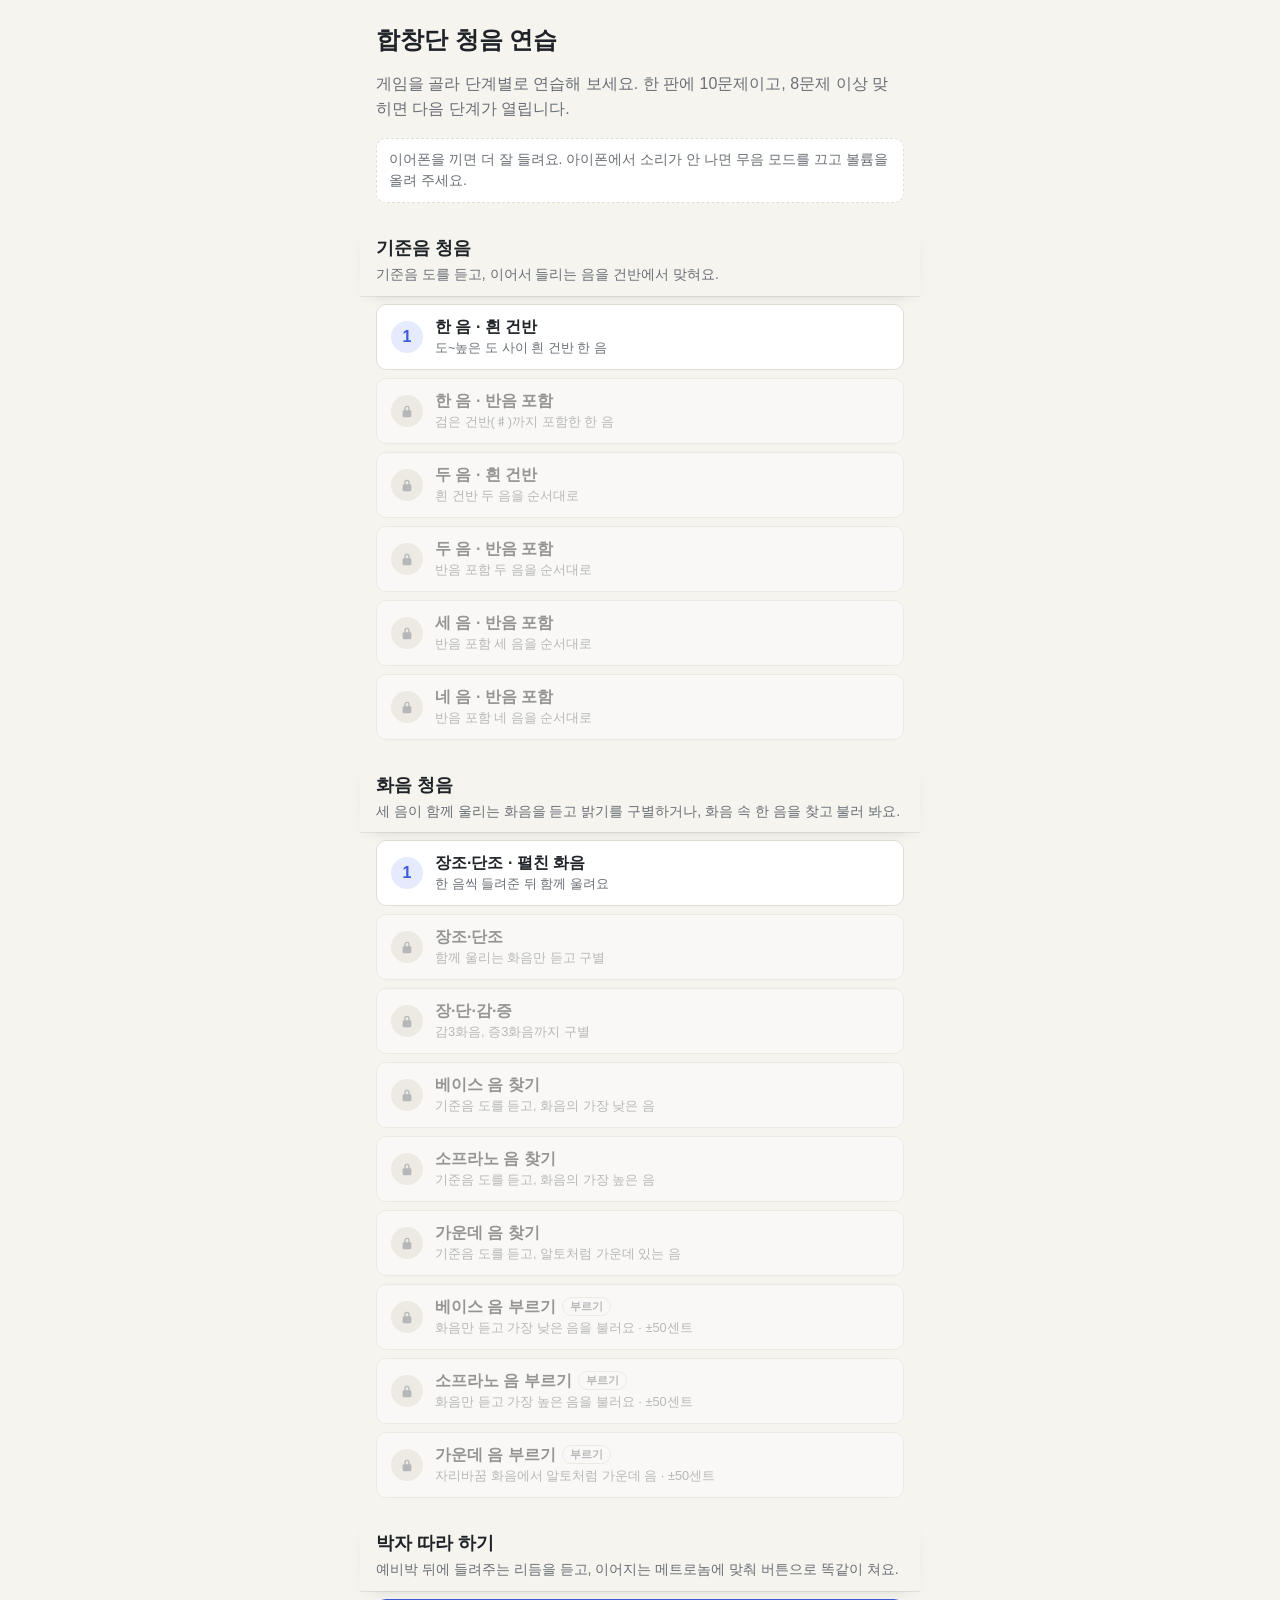
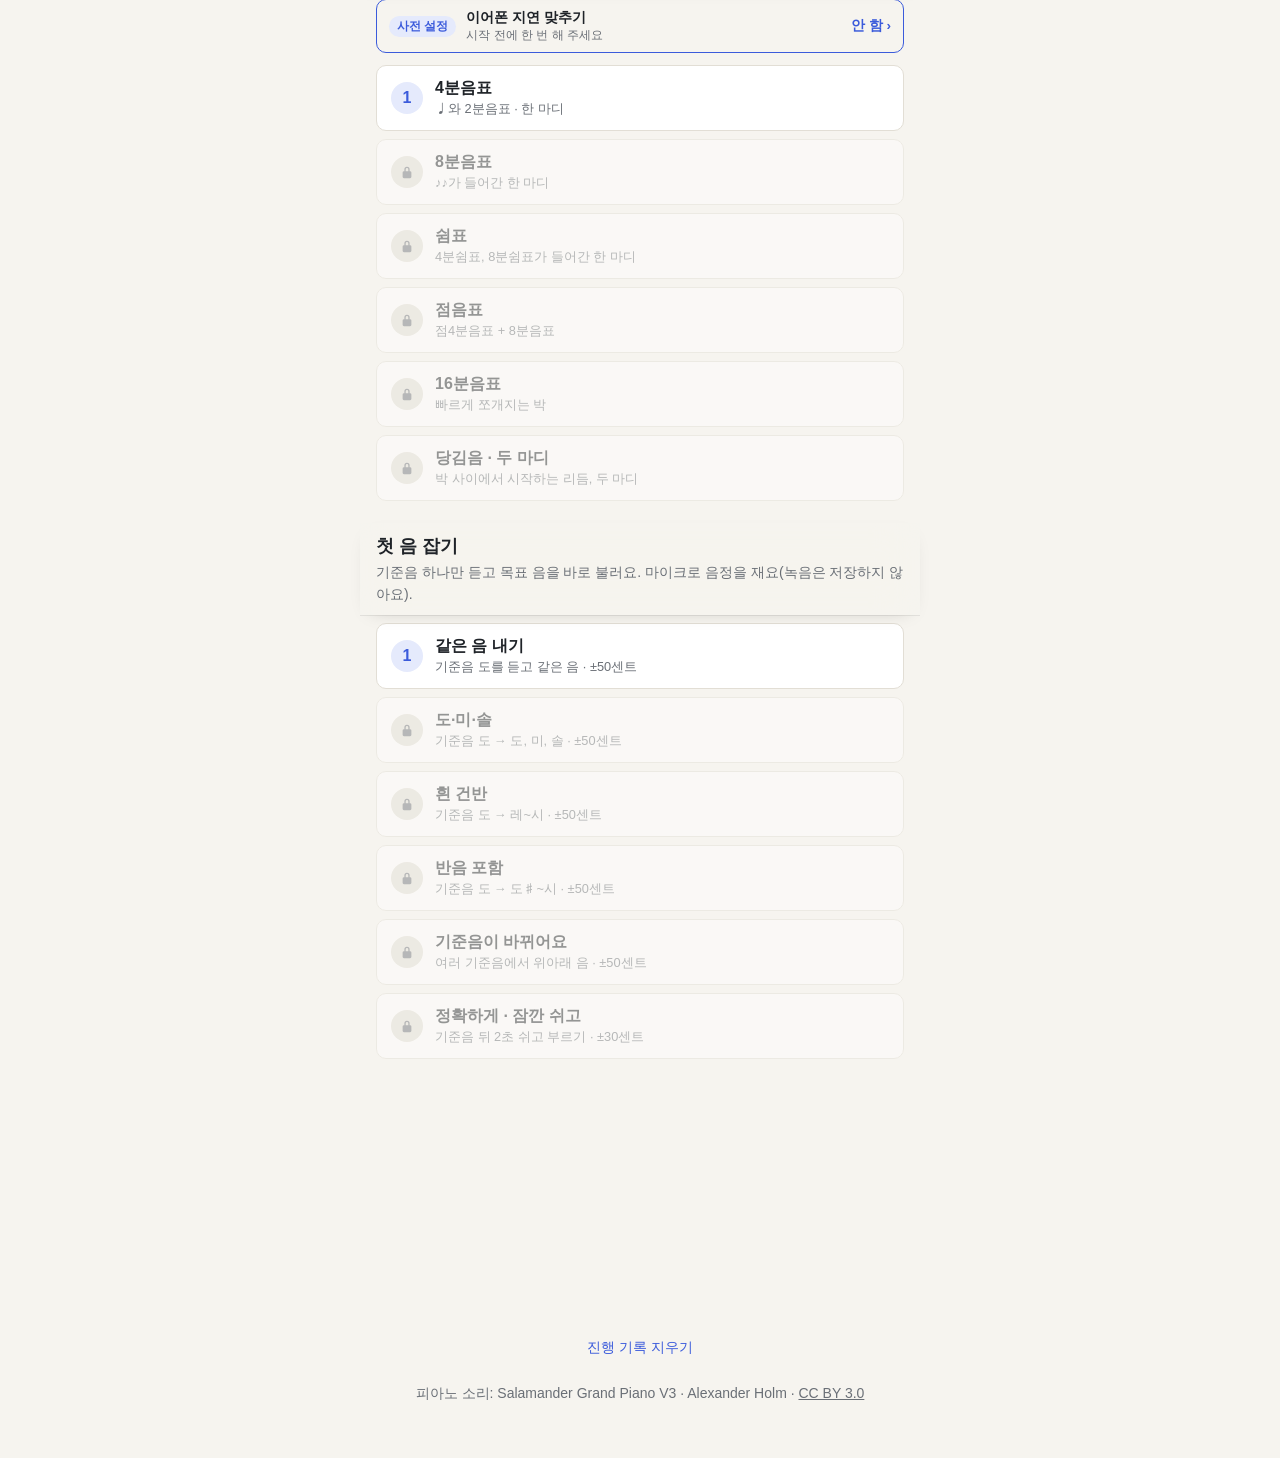
==== commit 7a86d90b: "Remove color emoji from the UI and refine status colors - Drop emoji from buttons, status text, head" ====
--- a/local.html
+++ b/local.html
@@ -5,11 +5,11 @@
   <meta name="viewport" content="width=device-width, initial-scale=1, viewport-fit=cover">
   <title>합창단 청음 연습</title>
   <meta name="description" content="합창단 청음 연습: 기준음 청음, 화음 청음, 박자 따라 하기, 첫 음 잡기를 단계별로 연습해 보세요.">
-  <link rel="stylesheet" href="style.css?v=17">
+  <link rel="stylesheet" href="style.css?v=18">
   <!-- 로컬 버전: 함께 들어 있는 lib/p5.min.js를 씁니다(인터넷 불필요) -->
   <script src="lib/p5.min.js" defer></script>
-  <script src="audio/piano-data.js?v=17" defer></script>
-  <script src="game.js?v=17" defer></script>
+  <script src="audio/piano-data.js?v=18" defer></script>
+  <script src="game.js?v=18" defer></script>
 </head>
 <body>
 <main>
@@ -17,7 +17,7 @@
   <section id="screen-menu">
     <h1>합창단 청음 연습</h1>
     <p class="muted">게임을 골라 단계별로 연습해 보세요. 한 판에 10문제이고, 8문제 이상 맞히면 다음 단계가 열립니다.</p>
-    <p class="hint">🎧 이어폰을 끼면 더 잘 들려요. 아이폰에서 소리가 안 나면 무음 모드를 끄고 볼륨을 올려 주세요.</p>
+    <p class="hint">이어폰을 끼면 더 잘 들려요. 아이폰에서 소리가 안 나면 무음 모드를 끄고 볼륨을 올려 주세요.</p>
     <div id="game-list"></div>
     <p class="center"><button class="link small" id="btn-reset">진행 기록 지우기</button></p>
     <p class="center muted small credit">피아노 소리: Salamander Grand Piano V3 · Alexander Holm · <a href="https://creativecommons.org/licenses/by/3.0/" target="_blank" rel="noopener">CC BY 3.0</a></p>
@@ -27,7 +27,7 @@
   <section id="screen-game" hidden>
     <div class="topbar">
       <button class="link" id="btn-menu">← 단계 목록</button>
-      <button class="link small" id="btn-sfx" aria-pressed="true">🔔 효과음 켬</button>
+      <button class="link small" id="btn-sfx" aria-pressed="true">효과음 켬</button>
       <span class="progress" id="progress"></span>
     </div>
     <p class="game-name" id="game-name"></p>
@@ -36,8 +36,8 @@
     <div id="viz" aria-hidden="true"></div>
 
     <div class="row">
-      <button id="btn-ref">🔔 기준음 도</button>
-      <button id="btn-replay">🔁 다시 듣기</button>
+      <button id="btn-ref">기준음 도</button>
+      <button id="btn-replay">다시 듣기</button>
     </div>
 
     <div class="slots" id="slots" aria-live="polite"></div>
@@ -45,7 +45,7 @@
 
     <div class="choices" id="choices" hidden></div>
     <button class="tap-pad" id="tap-pad" hidden aria-label="박자 맞춰 누르기 (스페이스 키도 됨)"></button>
-    <p class="center" style="margin:6px 0 0"><button class="link small" id="pad-calib" hidden>⚙️ 블루투스 이어폰이면 먼저 지연 맞추기 ›</button></p>
+    <p class="center" style="margin:6px 0 0"><button class="link small" id="pad-calib" hidden>블루투스 이어폰이면 먼저 지연 맞추기 ›</button></p>
     <div class="sing-box" id="sing-box" hidden>
       <div class="sing-target">
         <span class="muted small" id="sing-ref"></span>
@@ -53,13 +53,13 @@
         <span class="muted small" id="sing-interval"></span>
       </div>
       <p class="sing-status" id="sing-status" role="status" aria-live="polite"></p>
-      <button class="primary sing-btn" id="btn-sing">🎤 시작</button>
+      <button class="primary sing-btn" id="btn-sing">시작</button>
     </div>
     <div class="keyboard" id="keyboard"></div>
     <p class="muted small center" id="key-hint"></p>
 
     <div class="row action-bar" id="action-bar">
-      <button id="btn-undo">⌫ 지우기</button>
+      <button id="btn-undo">지우기</button>
       <button class="primary" id="btn-check">확인</button>
       <button class="primary" id="btn-next" hidden>다음 문제</button>
     </div>
@@ -71,7 +71,7 @@
       <button class="link" id="calib-back">← 단계 목록</button>
     </div>
     <p class="game-name">박자 따라 하기 · 사전 설정</p>
-    <h2>⏱ 이어폰 지연 맞추기</h2>
+    <h2>이어폰 지연 맞추기</h2>
     <p class="muted">실제로 연습할 때 쓰는 이어폰을 끼고, <b>딸깍 소리가 귀에 들리는 순간</b>에 맞춰 아래 버튼을 눌러 주세요. 12번 울립니다.</p>
     <p class="hint">블루투스 이어폰은 소리가 0.1~0.3초 늦게 들려요. 이 지연을 재서 박자 채점에서 빼 줍니다. 이어폰을 바꾸면 다시 해 주세요.</p>
     <button class="tap-pad" id="calib-pad" aria-label="딸깍 소리에 맞춰 누르기"></button>
--- a/style.css
+++ b/style.css
@@ -451,3 +451,19 @@
   .topbar, .action-bar { background: var(--surface); -webkit-backdrop-filter: none; backdrop-filter: none; }
   .game-head { background: var(--bg); -webkit-backdrop-filter: none; backdrop-filter: none; }
 }
+
+/* 결과 색 3단계: 정답 초록 · 아깝다 주황 · 틀림 빨강 */
+.feedback.warn { color: var(--warn); }
+/* 부르기 단계 꼬리표, 잠김 자물쇠 */
+.tag {
+  display: inline-block;
+  margin-left: 6px;
+  padding: 1px 7px;
+  border: 1px solid var(--line);
+  border-radius: 999px;
+  font-size: .7rem;
+  font-weight: 600;
+  color: var(--muted);
+  vertical-align: 2px;
+}
+.stage-num svg { display: block; color: var(--muted); }
